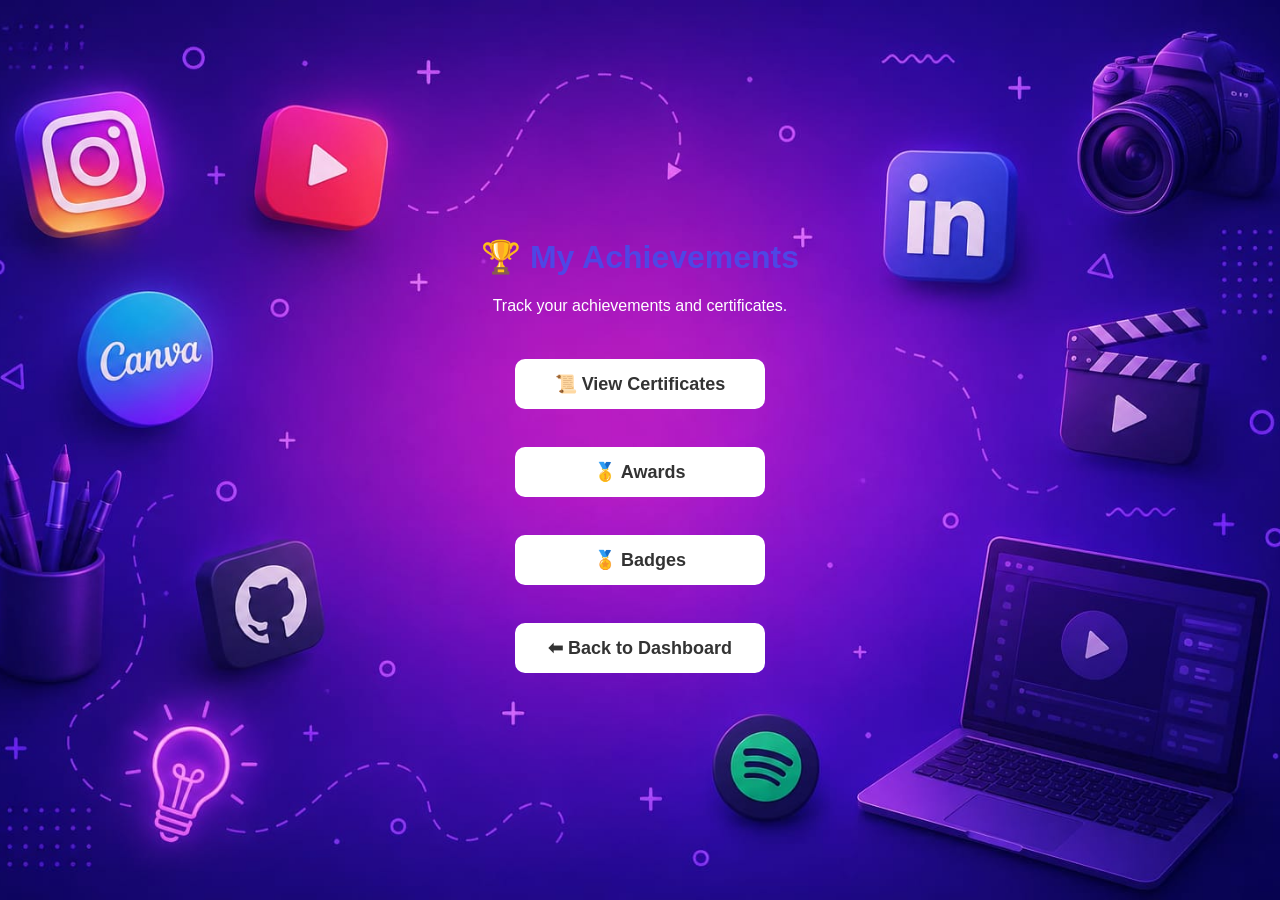
==== achievements.html @ 113fb29b "add frontend code" ====
<!DOCTYPE html>
<html>
<head>
    <title>Achievements</title>
    <link rel="stylesheet" href="style.css">
</head>

<body>

<div class="container">

<h1>🏆 My Achievements</h1>

<p style="color:white;">Track your achievements and certificates.</p>

<br>

<button>📜 View Certificates</button>
<br><br>

<button>🥇 Awards</button>
<br><br>

<button>🏅 Badges</button>
<br><br>

<button onclick="location.href='dashboard.html'">
⬅ Back to Dashboard
</button>

</div>

</body>
</html>
---- style.css ----
body{
    display: flex;
justify-content: center;
align-items: center;
height: 100vh;
margin: 0;
font-family: Arial, sans-serif;
background-image: url("images/creator-bg.png");
background-size: cover;
background-position: center;
background-repeat: no-repeat;
    
    text-align: center;
}

h1{
    color: #4f46e5;
}

p{
    color:#555;
}

.login-box{
    width:350px;
    background:white;
    padding:30px;
    border-radius:15px;
    box-shadow:0 5px 15px rgba(0,0,0,0.2);
}
.login-box input{
    width:90%;
    padding:10px;
    margin:10px 0;
    border:1px solid #ccc;
    border-radius:8px;
    font-size:16px;
}
.login-box button{
    width: 95%;
    padding: 10px;
    background: #4f46e5;
    color: white;
    border: none;
    border-radius: 8px;
    font-size: 16px;
    cursor: pointer;
}
.login-box button:hover{
    background: #3730a3;
}
button{
    width: 250px;
    height: 50px;
    font-size: 18px;
    font-weight: bold;
    border: none;
    border-radius: 10px;
    background-color: white;
    color: #333;
    cursor: pointer;
    margin: 10px;
}

button:hover{
    background-color: #e6e6e6;
}
.container{
    text-align: center;
}
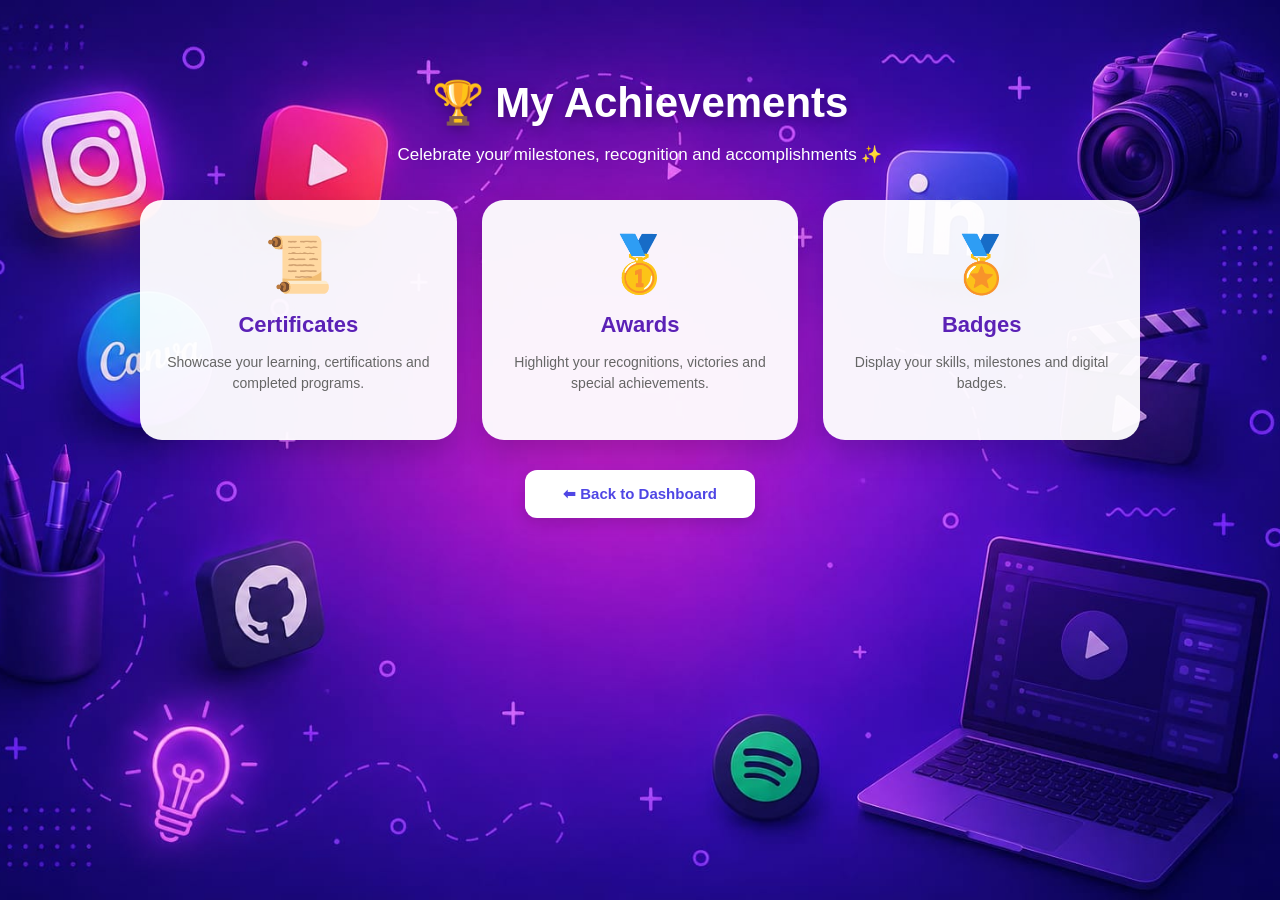
==== commit 09b13368: "Add Creator Hub backend" ====
--- a/achievements.html
+++ b/achievements.html
@@ -1,34 +1,1417 @@
+
 <!DOCTYPE html>
 <html>
+
 <head>
-    <title>Achievements</title>
+
+    <title>Achievements - Creator Hub</title>
+
     <link rel="stylesheet" href="style.css">
+
+    <style>
+
+        /* =================================
+           MAIN PAGE
+        ================================= */
+
+        body {
+            min-height: 100vh;
+            height: auto;
+
+            display: flex;
+            justify-content: center;
+            align-items: flex-start;
+
+            padding: 50px 20px;
+
+            box-sizing: border-box;
+        }
+
+
+        .achievement-page {
+            width: 100%;
+            max-width: 1000px;
+
+            text-align: center;
+        }
+
+
+        /* =================================
+           HEADER
+        ================================= */
+
+        .achievement-header {
+            margin-bottom: 35px;
+        }
+
+
+        .achievement-header h1 {
+            color: white;
+
+            font-size: 42px;
+
+            font-weight: 800;
+
+            margin-bottom: 10px;
+
+            text-shadow:
+                0 4px 12px rgba(0,0,0,0.25);
+        }
+
+
+        .achievement-header p {
+            color: white;
+
+            font-size: 17px;
+
+            font-weight: 500;
+        }
+
+
+        /* =================================
+           CATEGORY PAGE
+        ================================= */
+
+        #categoryPage {
+            display: block;
+        }
+
+
+        .category-grid {
+
+            display: grid;
+
+            grid-template-columns:
+                repeat(3, 1fr);
+
+            gap: 25px;
+
+            margin-top: 30px;
+        }
+
+
+        .category-card {
+
+            background: rgba(255,255,255,0.95);
+
+            border-radius: 22px;
+
+            padding: 30px 20px;
+
+            cursor: pointer;
+
+            box-shadow:
+                0 12px 30px
+                rgba(0,0,0,0.18);
+
+            transition: 0.3s;
+
+            border: 2px solid transparent;
+        }
+
+
+        .category-card:hover {
+
+            transform: translateY(-8px);
+
+            border-color: #a855f7;
+
+            box-shadow:
+                0 18px 35px
+                rgba(0,0,0,0.25);
+        }
+
+
+        .category-icon {
+
+            font-size: 55px;
+
+            margin-bottom: 15px;
+        }
+
+
+        .category-card h2 {
+
+            margin: 8px 0;
+
+            color: #5b21b6;
+
+            font-size: 22px;
+
+            font-weight: 800;
+        }
+
+
+        .category-card p {
+
+            color: #666;
+
+            font-size: 14px;
+
+            line-height: 1.5;
+        }
+
+
+        /* =================================
+           RESULT PAGE
+        ================================= */
+
+        #resultPage {
+            display: none;
+        }
+
+
+        .result-header {
+
+            margin-bottom: 25px;
+        }
+
+
+        .result-header h1 {
+
+            color: white;
+
+            font-size: 36px;
+
+            font-weight: 800;
+
+            margin-bottom: 8px;
+        }
+
+
+        .result-header p {
+
+            color: white;
+
+            font-weight: 500;
+        }
+
+
+        /* =================================
+           RESULT CARDS
+        ================================= */
+
+        #achievementList {
+
+            display: grid;
+
+            grid-template-columns:
+                repeat(2, 1fr);
+
+            gap: 22px;
+
+            margin-top: 25px;
+        }
+
+
+        .achievement-card {
+
+            background: white;
+
+            border-radius: 20px;
+
+            padding: 25px;
+
+            text-align: left;
+
+            box-shadow:
+                0 10px 28px
+                rgba(0,0,0,0.18);
+
+            transition: 0.3s;
+
+            position: relative;
+
+            overflow: hidden;
+
+            cursor: pointer;
+        }
+
+
+        .achievement-card:hover {
+
+            transform: translateY(-5px);
+
+            box-shadow:
+                0 16px 32px
+                rgba(0,0,0,0.23);
+        }
+
+
+        /* =================================
+           CERTIFICATE STYLE
+        ================================= */
+
+        .certificate-card {
+
+            border-top: 6px solid #7b2cbf;
+        }
+
+
+        .certificate-card h2 {
+
+            color: #7b2cbf;
+
+            font-weight: 800;
+        }
+
+
+        /* =================================
+           AWARD STYLE
+        ================================= */
+
+        .award-card {
+
+            border-top: 6px solid #f59e0b;
+
+        }
+
+
+        .award-card h2 {
+
+            color: #d97706;
+
+            font-weight: 800;
+        }
+
+
+        /* =================================
+           BADGE STYLE
+        ================================= */
+
+        .badge-card {
+
+            border-top: 6px solid #2563eb;
+
+        }
+
+
+        .badge-card h2 {
+
+            color: #2563eb;
+
+            font-weight: 800;
+        }
+
+
+        /* =================================
+           CARD CONTENT
+        ================================= */
+
+        .achievement-card p {
+
+            color: #444;
+
+            line-height: 1.5;
+
+            margin: 9px 0;
+        }
+
+
+        .achievement-info {
+
+            background: #f8f7ff;
+
+            padding: 10px 12px;
+
+            border-radius: 10px;
+
+            margin-top: 12px;
+        }
+
+
+        .achievement-date {
+
+            display: inline-block;
+
+            margin-top: 10px;
+
+            padding: 6px 12px;
+
+            background: #f3e8ff;
+
+            color: #6b21a8;
+
+            border-radius: 20px;
+
+            font-size: 13px;
+
+            font-weight: 700;
+        }
+
+
+        .click-hint {
+
+            margin-top: 15px;
+
+            color: #7b2cbf;
+
+            font-size: 13px;
+
+            font-weight: 700;
+        }
+
+
+        /* =================================
+           NO RESULT
+        ================================= */
+
+        .no-result {
+
+            background: white;
+
+            color: #444;
+
+            padding: 22px;
+
+            border-radius: 15px;
+
+            font-weight: bold;
+
+            grid-column: 1 / -1;
+        }
+
+
+        /* =================================
+           BACK BUTTONS
+        ================================= */
+
+        .back-btn {
+
+            margin-top: 30px;
+
+            background: white;
+
+            color: #4f46e5;
+
+            width: 230px;
+
+            height: 48px;
+
+            border-radius: 12px;
+
+            font-size: 15px;
+
+            font-weight: 700;
+
+            border: none;
+
+            cursor: pointer;
+
+            box-shadow:
+                0 5px 15px
+                rgba(0,0,0,0.15);
+
+            transition: 0.3s;
+        }
+
+
+        .back-btn:hover {
+
+            transform: translateY(-2px);
+
+            background: #f5f3ff;
+        }
+
+
+        /* =================================
+           CERTIFICATE PAGE
+        ================================= */
+
+        #certificatePage {
+
+            display: none;
+
+            width: 100%;
+        }
+
+
+        .certificate-container {
+
+            max-width: 850px;
+
+            margin: 0 auto;
+
+            background: white;
+
+            padding: 15px;
+
+            border-radius: 20px;
+
+            box-shadow:
+                0 20px 50px
+                rgba(0,0,0,0.25);
+        }
+
+
+        .certificate {
+
+            border: 8px solid #7b2cbf;
+
+            padding: 55px 40px;
+
+            position: relative;
+
+            background:
+                linear-gradient(
+                    135deg,
+                    #ffffff,
+                    #faf5ff
+                );
+
+            border-radius: 10px;
+        }
+
+
+        .certificate-inner {
+
+            border: 2px solid #d8b4fe;
+
+            padding: 40px 25px;
+
+            text-align: center;
+
+            border-radius: 5px;
+        }
+
+
+        .certificate-logo {
+
+            font-size: 48px;
+
+            margin-bottom: 10px;
+        }
+
+
+        .certificate-brand {
+
+            font-size: 16px;
+
+            letter-spacing: 3px;
+
+            color: #7b2cbf;
+
+            font-weight: 800;
+
+            text-transform: uppercase;
+        }
+
+
+        .certificate-title {
+
+            font-size: 38px;
+
+            color: #4c1d95;
+
+            margin: 18px 0 8px;
+
+            font-weight: 800;
+        }
+
+
+        .certificate-subtitle {
+
+            color: #666;
+
+            font-size: 16px;
+
+            margin-bottom: 25px;
+        }
+
+
+        .certificate-recipient {
+
+            font-size: 30px;
+
+            font-weight: 800;
+
+            color: #222;
+
+            margin: 20px 0;
+        }
+
+
+        .certificate-text {
+
+            color: #555;
+
+            font-size: 16px;
+
+            line-height: 1.7;
+
+            max-width: 650px;
+
+            margin: 0 auto 20px;
+        }
+
+
+        .certificate-achievement {
+
+            font-size: 23px;
+
+            font-weight: 800;
+
+            color: #7b2cbf;
+
+            margin: 20px 0;
+        }
+
+
+        .certificate-organization {
+
+            font-size: 16px;
+
+            color: #444;
+
+            margin: 12px 0;
+        }
+
+
+        .certificate-date {
+
+            color: #666;
+
+            font-size: 14px;
+
+            margin-top: 20px;
+        }
+
+
+        .certificate-footer {
+
+            display: flex;
+
+            justify-content: space-between;
+
+            align-items: flex-end;
+
+            margin-top: 45px;
+
+            gap: 30px;
+        }
+
+
+        .certificate-sign {
+
+            text-align: center;
+
+            min-width: 180px;
+        }
+
+
+        .certificate-line {
+
+            border-top: 1px solid #777;
+
+            margin-bottom: 7px;
+        }
+
+
+        .certificate-sign p {
+
+            margin: 0;
+
+            font-size: 13px;
+
+            color: #555;
+        }
+
+
+        .certificate-note {
+
+            margin-top: 25px;
+
+            color: #888;
+
+            font-size: 11px;
+
+            font-style: italic;
+        }
+
+
+        .certificate-actions {
+
+            margin-top: 25px;
+
+            text-align: center;
+        }
+
+
+        .certificate-back {
+
+            background: white;
+
+            color: #4f46e5;
+
+            width: 230px;
+
+            height: 48px;
+
+            border-radius: 12px;
+
+            font-size: 15px;
+
+            font-weight: 700;
+
+            border: none;
+
+            cursor: pointer;
+
+            box-shadow:
+                0 5px 15px
+                rgba(0,0,0,0.15);
+
+            transition: 0.3s;
+        }
+
+
+        .certificate-back:hover {
+
+            transform: translateY(-2px);
+
+            background: #f5f3ff;
+        }
+
+
+        /* =================================
+           MOBILE
+        ================================= */
+
+        @media (max-width: 750px) {
+
+            .category-grid {
+
+                grid-template-columns: 1fr;
+
+            }
+
+
+            #achievementList {
+
+                grid-template-columns: 1fr;
+
+            }
+
+
+            .achievement-header h1 {
+
+                font-size: 32px;
+
+            }
+
+
+            .certificate {
+
+                padding: 25px 15px;
+
+            }
+
+
+            .certificate-inner {
+
+                padding: 25px 15px;
+
+            }
+
+
+            .certificate-title {
+
+                font-size: 28px;
+
+            }
+
+
+            .certificate-recipient {
+
+                font-size: 23px;
+
+            }
+
+
+            .certificate-footer {
+
+                flex-direction: column;
+
+                align-items: center;
+
+            }
+
+        }
+
+    </style>
+
 </head>
 
+
 <body>
 
-<div class="container">
-
-<h1>🏆 My Achievements</h1>
-
-<p style="color:white;">Track your achievements and certificates.</p>
-
-<br>
-
-<button>📜 View Certificates</button>
-<br><br>
-
-<button>🥇 Awards</button>
-<br><br>
-
-<button>🏅 Badges</button>
-<br><br>
-
-<button onclick="location.href='dashboard.html'">
-⬅ Back to Dashboard
-</button>
+
+<div class="achievement-page">
+
+
+    <!-- =================================
+         CATEGORY PAGE
+    ================================= -->
+
+    <div id="categoryPage">
+
+
+        <div class="achievement-header">
+
+            <h1>
+                🏆 My Achievements
+            </h1>
+
+            <p>
+                Celebrate your milestones, recognition and accomplishments ✨
+            </p>
+
+        </div>
+
+
+        <div class="category-grid">
+
+
+            <!-- CERTIFICATES -->
+
+            <div
+                class="category-card"
+                onclick="showAchievements('Certificate')">
+
+                <div class="category-icon">
+                    📜
+                </div>
+
+                <h2>
+                    Certificates
+                </h2>
+
+                <p>
+                    Showcase your learning,
+                    certifications and completed programs.
+                </p>
+
+            </div>
+
+
+            <!-- AWARDS -->
+
+            <div
+                class="category-card"
+                onclick="showAchievements('Award')">
+
+                <div class="category-icon">
+                    🥇
+                </div>
+
+                <h2>
+                    Awards
+                </h2>
+
+                <p>
+                    Highlight your recognitions,
+                    victories and special achievements.
+                </p>
+
+            </div>
+
+
+            <!-- BADGES -->
+
+            <div
+                class="category-card"
+                onclick="showAchievements('Badge')">
+
+                <div class="category-icon">
+                    🏅
+                </div>
+
+                <h2>
+                    Badges
+                </h2>
+
+                <p>
+                    Display your skills,
+                    milestones and digital badges.
+                </p>
+
+            </div>
+
+
+        </div>
+
+
+        <button
+            class="back-btn"
+            onclick="location.href='dashboard.html'">
+
+            ⬅ Back to Dashboard
+
+        </button>
+
+
+    </div>
+
+
+
+    <!-- =================================
+         RESULT PAGE
+    ================================= -->
+
+    <div id="resultPage">
+
+
+        <div class="result-header">
+
+            <h1 id="resultTitle">
+                🏆 Achievements
+            </h1>
+
+            <p>
+                Your achievements and milestones
+            </p>
+
+        </div>
+
+
+        <div id="achievementList"></div>
+
+
+        <button
+            class="back-btn"
+            onclick="backToCategories()">
+
+            ⬅ Back to Categories
+
+        </button>
+
+
+        <br>
+
+
+        <button
+            class="back-btn"
+            onclick="location.href='dashboard.html'">
+
+            🏠 Back to Dashboard
+
+        </button>
+
+
+    </div>
+
+
+
+    <!-- =================================
+         CERTIFICATE PAGE
+    ================================= -->
+
+    <div id="certificatePage">
+
+
+        <div class="result-header">
+
+            <h1>
+                📜 Certificate Preview
+            </h1>
+
+            <p>
+                Your Creator Hub achievement certificate
+            </p>
+
+        </div>
+
+
+        <div class="certificate-container">
+
+
+            <div class="certificate">
+
+
+                <div class="certificate-inner">
+
+
+                    <div class="certificate-logo">
+                        🏆
+                    </div>
+
+
+                    <div class="certificate-brand">
+                        CREATOR HUB
+                    </div>
+
+
+                    <div class="certificate-title">
+                        Certificate of Achievement
+                    </div>
+
+
+                    <div class="certificate-subtitle">
+                        This certificate recognizes the following achievement
+                    </div>
+
+
+                    <div class="certificate-recipient">
+                        Creator Hub Member
+                    </div>
+
+
+                    <div class="certificate-text">
+
+                        This is to recognize the successful completion
+                        and achievement associated with
+
+                    </div>
+
+
+                    <div
+                        class="certificate-achievement"
+                        id="certificateTitle">
+
+                        Achievement
+
+                    </div>
+
+
+                    <div
+                        class="certificate-organization"
+                        id="certificateOrganization">
+
+                        Organization
+
+                    </div>
+
+
+                    <div
+                        class="certificate-text"
+                        id="certificateDescription">
+
+                        Achievement description
+
+                    </div>
+
+
+                    <div
+                        class="certificate-date"
+                        id="certificateDate">
+
+                        Date
+
+                    </div>
+
+
+                    <div class="certificate-footer">
+
+
+                        <div class="certificate-sign">
+
+                            <div class="certificate-line"></div>
+
+                            <p>
+                                Creator Hub
+                            </p>
+
+                        </div>
+
+
+                        <div class="certificate-sign">
+
+                            <div class="certificate-line"></div>
+
+                            <p>
+                                Achievement Recognition
+                            </p>
+
+                        </div>
+
+
+                    </div>
+
+
+                    <div class="certificate-note">
+
+                        This is a Creator Hub achievement preview
+                        and is not an official certificate issued by
+                        the organization mentioned above.
+
+                    </div>
+
+
+                </div>
+
+
+            </div>
+
+
+        </div>
+
+
+        <div class="certificate-actions">
+
+
+            <button
+                class="certificate-back"
+                onclick="backToAchievements()">
+
+                ⬅ Back to Achievements
+
+            </button>
+
+
+        </div>
+
+
+    </div>
+
 
 </div>
 
+
+
+<script>
+
+
+/* =================================
+   SHOW ACHIEVEMENTS
+================================= */
+
+function showAchievements(category) {
+
+
+    document.getElementById(
+        "categoryPage"
+    ).style.display = "none";
+
+
+    document.getElementById(
+        "resultPage"
+    ).style.display = "block";
+
+
+    document.getElementById(
+        "certificatePage"
+    ).style.display = "none";
+
+
+    let title = "";
+
+
+    if (category === "Certificate") {
+
+        title = "📜 Certificates";
+
+    }
+
+    else if (category === "Award") {
+
+        title = "🥇 Awards";
+
+    }
+
+    else if (category === "Badge") {
+
+        title = "🏅 Badges";
+
+    }
+
+
+    document.getElementById(
+        "resultTitle"
+    ).innerText = title;
+
+
+    document.getElementById(
+        "achievementList"
+    ).innerHTML = `
+
+        <div class="no-result">
+
+            Loading achievements...
+
+        </div>
+
+    `;
+
+
+    fetch(
+        "http://localhost:8081/api/achievements"
+    )
+
+
+    .then(response => response.json())
+
+
+    .then(data => {
+
+
+        let result = "";
+
+
+        data.forEach(achievement => {
+
+
+            if (
+                achievement.title
+                    .toLowerCase()
+                    .includes(category.toLowerCase())
+            ) {
+
+
+                let cardClass = "";
+
+
+                if (category === "Certificate") {
+
+                    cardClass =
+                        "certificate-card";
+
+                }
+
+                else if (category === "Award") {
+
+                    cardClass =
+                        "award-card";
+
+                }
+
+                else if (category === "Badge") {
+
+                    cardClass =
+                        "badge-card";
+
+                }
+
+
+                let icon = "🏆";
+
+
+                if (category === "Certificate") {
+
+                    icon = "📜";
+
+                }
+
+                else if (category === "Award") {
+
+                    icon = "🥇";
+
+                }
+
+                else if (category === "Badge") {
+
+                    icon = "🏅";
+
+                }
+
+
+                result += `
+
+                    <div
+                        class="achievement-card ${cardClass}"
+                        onclick="openCertificate(
+                            '${achievement.title}',
+                            '${achievement.organization}',
+                            '${achievement.date}',
+                            '${achievement.description}'
+                        )">
+
+
+                        <h2>
+
+                            ${icon}
+                            ${achievement.title}
+
+                        </h2>
+
+
+                        <p>
+
+                            ${achievement.description}
+
+                        </p>
+
+
+                        <div class="achievement-info">
+
+                            <strong>
+                                🏢 Organization:
+                            </strong>
+
+                            ${achievement.organization}
+
+                        </div>
+
+
+                        <span class="achievement-date">
+
+                            📅 ${achievement.date}
+
+                        </span>
+
+
+                        <div class="click-hint">
+
+                            👆 Click to view certificate
+
+                        </div>
+
+
+                    </div>
+
+                `;
+
+            }
+
+        });
+
+
+        if (result === "") {
+
+            result = `
+
+                <div class="no-result">
+
+                    No achievements available
+                    in this category.
+
+                </div>
+
+            `;
+
+        }
+
+
+        document.getElementById(
+            "achievementList"
+        ).innerHTML = result;
+
+
+    })
+
+
+    .catch(error => {
+
+
+        document.getElementById(
+            "achievementList"
+        ).innerHTML = `
+
+            <div class="no-result">
+
+                ❌ Unable to load achievements.
+
+            </div>
+
+        `;
+
+
+        console.error(error);
+
+    });
+
+}
+
+
+
+/* =================================
+   OPEN CERTIFICATE
+================================= */
+
+function openCertificate(
+    title,
+    organization,
+    date,
+    description
+) {
+
+
+    document.getElementById(
+        "resultPage"
+    ).style.display = "none";
+
+
+    document.getElementById(
+        "certificatePage"
+    ).style.display = "block";
+
+
+    document.getElementById(
+        "certificateTitle"
+    ).innerText = title;
+
+
+    document.getElementById(
+        "certificateOrganization"
+    ).innerText =
+        "Organization: " + organization;
+
+
+    document.getElementById(
+        "certificateDescription"
+    ).innerText =
+        description;
+
+
+    document.getElementById(
+        "certificateDate"
+    ).innerText =
+        "Achievement Date: " + date;
+
+}
+
+
+
+/* =================================
+   BACK TO CATEGORIES
+================================= */
+
+function backToCategories() {
+
+
+    document.getElementById(
+        "resultPage"
+    ).style.display = "none";
+
+
+    document.getElementById(
+        "categoryPage"
+    ).style.display = "block";
+
+
+    document.getElementById(
+        "certificatePage"
+    ).style.display = "none";
+
+
+    document.getElementById(
+        "achievementList"
+    ).innerHTML = "";
+
+}
+
+
+
+/* =================================
+   BACK TO ACHIEVEMENTS
+================================= */
+
+function backToAchievements() {
+
+
+    document.getElementById(
+        "certificatePage"
+    ).style.display = "none";
+
+
+    document.getElementById(
+        "resultPage"
+    ).style.display = "block";
+
+}
+
+</script>
+
+
 </body>
+
 </html>
--- a/style.css
+++ b/style.css
@@ -1,70 +1,151 @@
-body{
+body {
     display: flex;
-justify-content: center;
-align-items: center;
-height: 100vh;
-margin: 0;
-font-family: Arial, sans-serif;
-background-image: url("images/creator-bg.png");
-background-size: cover;
-background-position: center;
-background-repeat: no-repeat;
-    
+    justify-content: center;
+    align-items: flex-start;
+
+    /* Full content height-ku background extend aagum */
+    min-height: 100vh;
+    height: auto;
+
+    margin: 0;
+    padding: 40px 20px;
+
+    box-sizing: border-box;
+
+    font-family: Arial, sans-serif;
+
+    background-image: url("images/creator-bg.png");
+    background-size: cover;
+    background-position: center;
+    background-repeat: no-repeat;
+    background-attachment: fixed;
+
     text-align: center;
 }
 
-h1{
+
+/* Main heading */
+
+h1 {
     color: #4f46e5;
+    font-weight: bold;
 }
 
-p{
-    color:#555;
+
+/* Normal paragraph */
+
+p {
+    color: #555;
 }
 
-.login-box{
-    width:350px;
-    background:white;
-    padding:30px;
-    border-radius:15px;
-    box-shadow:0 5px 15px rgba(0,0,0,0.2);
+
+/* Login box */
+
+.login-box {
+    width: 350px;
+
+    background: white;
+
+    padding: 30px;
+
+    border-radius: 15px;
+
+    box-shadow: 0 5px 15px rgba(0, 0, 0, 0.2);
 }
-.login-box input{
-    width:90%;
-    padding:10px;
-    margin:10px 0;
-    border:1px solid #ccc;
-    border-radius:8px;
-    font-size:16px;
+
+
+.login-box input {
+    width: 90%;
+
+    padding: 10px;
+
+    margin: 10px 0;
+
+    border: 1px solid #ccc;
+
+    border-radius: 8px;
+
+    font-size: 16px;
 }
-.login-box button{
+
+
+.login-box button {
     width: 95%;
+
     padding: 10px;
+
     background: #4f46e5;
+
     color: white;
+
     border: none;
+
     border-radius: 8px;
+
     font-size: 16px;
+
     cursor: pointer;
 }
-.login-box button:hover{
+
+
+.login-box button:hover {
     background: #3730a3;
 }
-button{
+
+
+/* Common buttons */
+
+button {
     width: 250px;
+
     height: 50px;
+
     font-size: 18px;
+
     font-weight: bold;
+
     border: none;
+
     border-radius: 10px;
+
     background-color: white;
+
     color: #333;
+
     cursor: pointer;
+
     margin: 10px;
 }
 
-button:hover{
+
+button:hover {
     background-color: #e6e6e6;
 }
-.container{
+
+
+/* Main container */
+
+.container {
     text-align: center;
+
+    width: 100%;
+
+    max-width: 1100px;
+
+    margin: 0 auto;
+}
+
+
+/* Mobile screen */
+
+@media (max-width: 700px) {
+
+    .container {
+        width: 100%;
+    }
+
+    button {
+        width: 90%;
+        max-width: 250px;
+    }
 }
